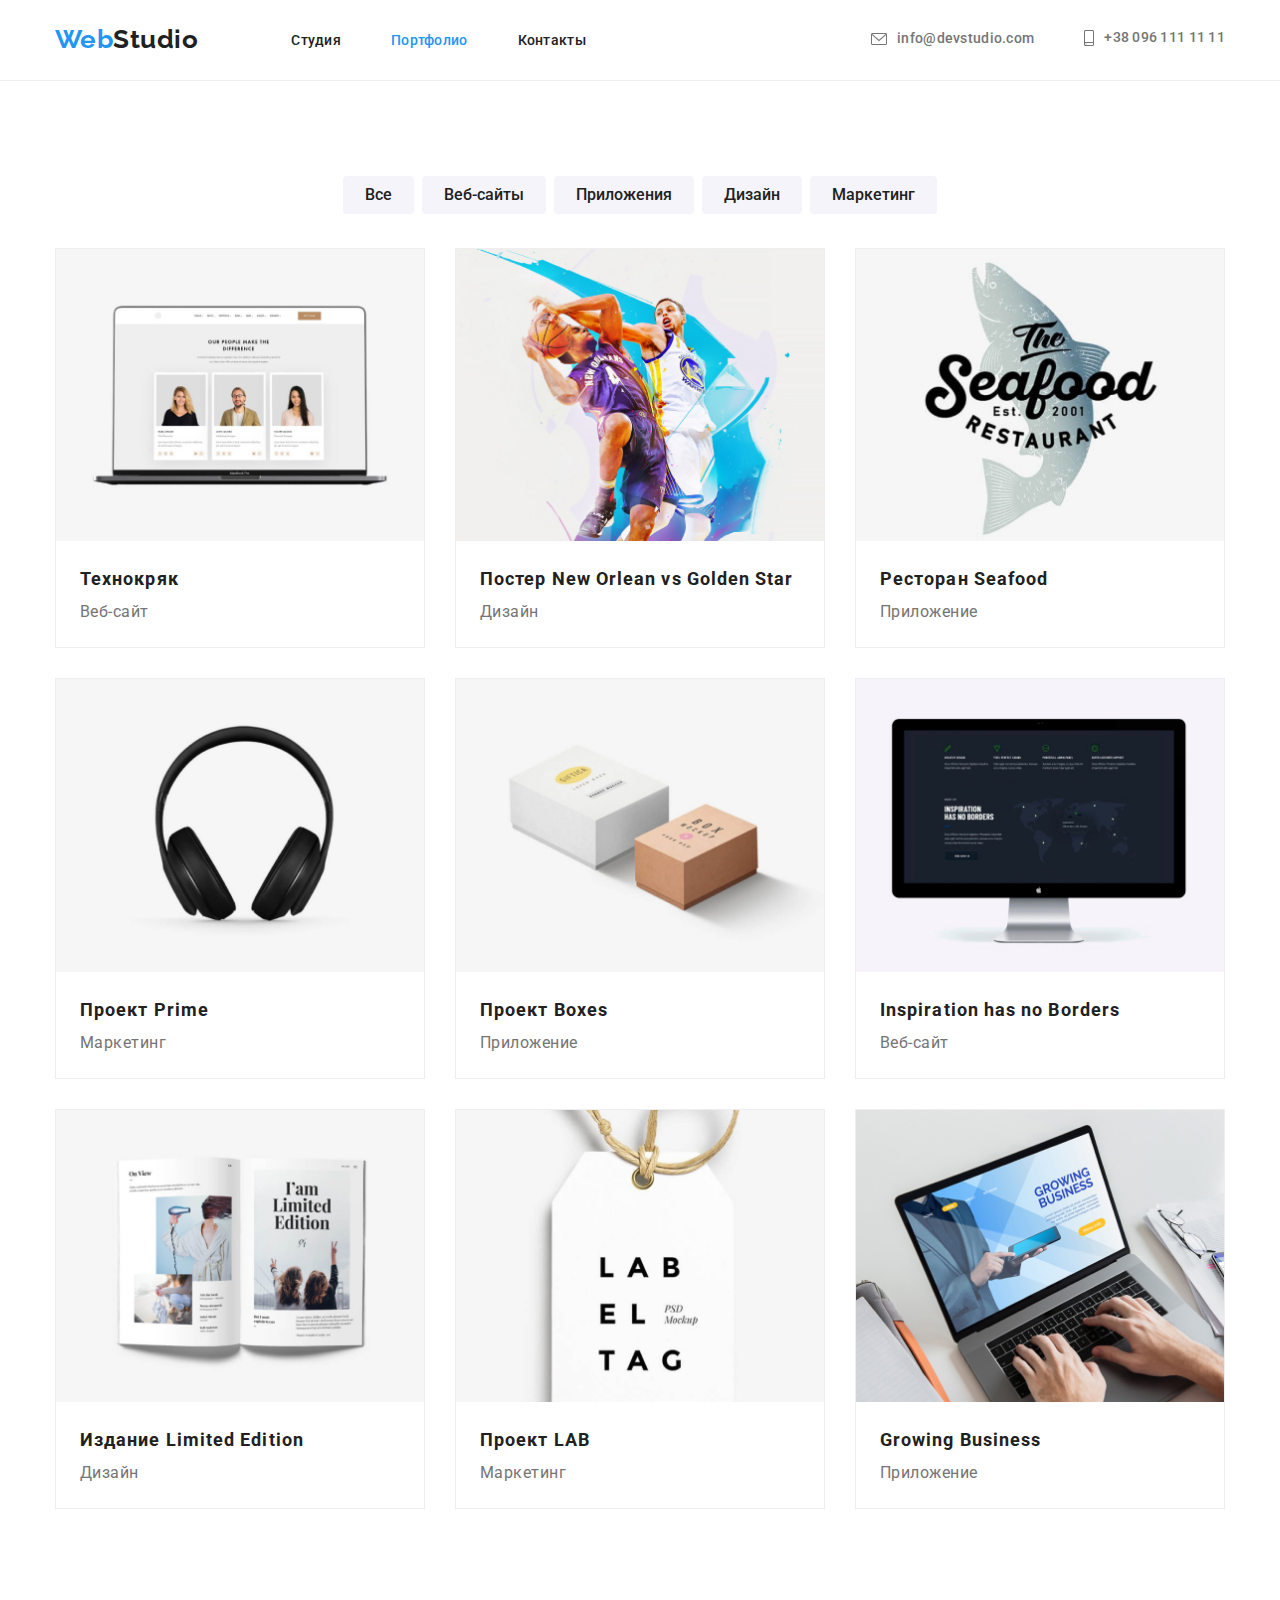
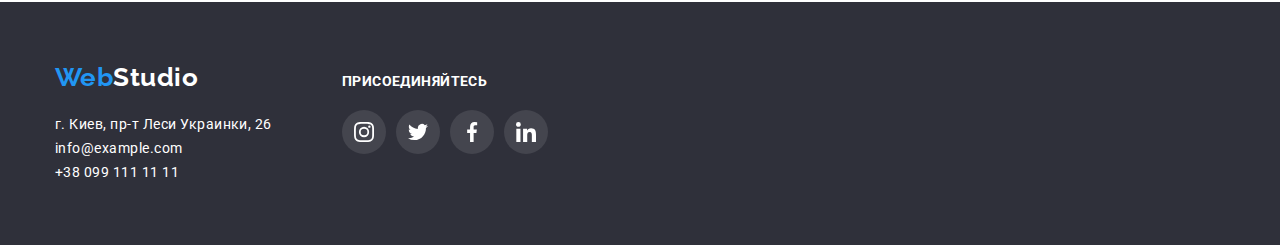
==== portfolio.html @ 8e48768e "Добавление исходных файлов" ====
<!DOCTYPE html>
<html lang="en">
  <head>
    <meta charset="UTF-8" />
    <meta name="viewport" content="width=device-width, initial-scale=1.0" />
    <title>Портфолио</title>

    <link
      href="https://fonts.googleapis.com/css2?family=Raleway:wght@700&family=Roboto:wght@400;500;700;900&display=swap"
      rel="stylesheet"
    />
    <link
      rel="stylesheet"
      href="https://cdnjs.cloudflare.com/ajax/libs/modern-normalize/1.0.0/modern-normalize.min.css"
    />
    <link rel="stylesheet" href="./css/styles.css" />
  </head>

  <body>
    <header class="header">
      <div class="container flexbox">
        <nav class="nav-menu flexbox">
          <a href="./index.html" class="link logo"
            ><span class="accent-text">Web</span
            ><span class="title-text">Studio</span>
          </a>
          <ul class="list text-nav nav-list">
            <li class="nav-item">
              <a href="./index.html" class="link">Студия</a>
            </li>
            <li class="nav-item">
              <a href="#" class="link current-link">Портфолио</a>
            </li>
            <li class="nav-item"><a href="#" class="link">Контакты</a></li>
          </ul>
        </nav>

        <ul class="list links-header flexbox">
          <li class="mail">
            <a href="mailto:info@devstudio.com" class="link">
              <svg class="icon-envelope">
                <use href="./images/icons/sprite.svg#envelope"></use>
              </svg>
              info@devstudio.com
            </a>
          </li>
          <li>
            <a href="tel:+380961111111" class="link">
              <svg class="icon-smartphone">
                <use href="./images/icons/sprite.svg#smartphone"></use>
              </svg>
              +38 096 111 11 11</a
            >
          </li>
        </ul>
      </div>
    </header>

    <main>
      <section class="section-portfolio">
        <div class="container portfolio">
          <h1 class="title-text is-hidden">Наши работы</h1>

          <!-- Фильтры -->
          <div class="filters">
            <ul class="list list-button flexbox">
              <li class="item">
                <button type="button" class="button">Все</button>
              </li>
              <li class="item">
                <button type="button" class="button">Веб-сайты</button>
              </li>
              <li class="item">
                <button type="button" class="button">Приложения</button>
              </li>
              <li class="item">
                <button type="button" class="button">Дизайн</button>
              </li>
              <li class="item">
                <button type="button" class="button">Маркетинг</button>
              </li>
            </ul>
          </div>

          <!-- Галерея -->
          <div class="cards">
            <ul class="list gallery flexbox">
              <li class="item">
                <img src="./images/Технокряк.jpg" alt="Технокряк" />
                <div class="text-card">
                  <h2 class="title-text">Технокряк</h2>
                  <p class="paragraf">Веб-сайт</p>
                </div>
              </li>
              <li class="item">
                <img
                  src="./images/постер_баскетболисты.jpg"
                  alt="Постер New Orlean vs Golden Star"
                />
                <div class="text-card">
                  <h2 class="title-text">Постер New Orlean vs Golden Star</h2>
                  <p class="paragraf">Дизайн</p>
                </div>
              </li>
              <li class="item">
                <img src="./images/ресторан-рыба.jpg" alt="Ресторан Seafood" />
                <div class="text-card">
                  <h2 class="title-text">Ресторан Seafood</h2>
                  <p class="paragraf">Приложение</p>
                </div>
              </li>
              <li class="item">
                <img src="./images/наушники.jpg" alt="Проект Prime" />
                <div class="text-card">
                  <h2 class="title-text">Проект Prime</h2>
                  <p class="paragraf">Маркетинг</p>
                </div>
              </li>
              <li class="item">
                <img src="./images/коробочки.jpg" alt="Проект Boxes" />
                <div class="text-card">
                  <h2 class="title-text">Проект Boxes</h2>
                  <p class="paragraf">Приложение</p>
                </div>
              </li>
              <li class="item">
                <img
                  src="./images/монитор.jpg"
                  alt="Inspiration has no Borders"
                />
                <div class="text-card">
                  <h2 class="title-text">Inspiration has no Borders</h2>
                  <p class="paragraf">Веб-сайт</p>
                </div>
              </li>
              <li class="item">
                <img src="./images/брошюра.jpg" alt="Издание Limited Edition" />
                <div class="text-card">
                  <h2 class="title-text">Издание Limited Edition</h2>
                  <p class="paragraf">Дизайн</p>
                </div>
              </li>
              <li class="item">
                <img src="./images/бирка.jpg" alt="Проект LAB" />
                <div class="text-card">
                  <h2 class="title-text">Проект LAB</h2>
                  <p class="paragraf">Маркетинг</p>
                </div>
              </li>
              <li class="item">
                <img src="./images/ноутбук.jpg" alt="Growing Business" />
                <div class="text-card">
                  <h2 class="title-text">Growing Business</h2>
                  <p class="paragraf">Приложение</p>
                </div>
              </li>
            </ul>
          </div>
        </div>
      </section>
    </main>

    <footer class="section-footer">
      <div class="container flexbox">
        <div>
          <a href="./index.html" class="logo"
            ><span class="accent-text">Web</span
            ><span class="logo-footer">Studio</span>
          </a>
          <address class="address-footer">
            г. Киев, пр-т Леси Украинки, 26
          </address>

          <!-- Контакты -->
          <ul class="list links-footer">
            <li>
              <a href="mailto:info@example.com" class="link"
                >info@example.com</a
              >
            </li>
            <li>
              <a href="tel:+380991111111" class="link">+38 099 111 11 11</a>
            </li>
          </ul>
        </div>
        <!-- Ссылки на социальные сети -->
        <div class="blok-links">
          <h3 class="title">Присоединяйтесь</h3>
          <ul class="flexbox list-icon">
            <li class="social-item">
              <a href="" class="social-link">
                <svg class="icon">
                  <use href="./images/icons/sprite.svg#instagram"></use>
                </svg>
              </a>
            </li>
            <li class="social-item">
              <a href="" class="social-link">
                <svg class="icon">
                  <use href="./images/icons/sprite.svg#twitter"></use>
                </svg>
              </a>
            </li>
            <li class="social-item">
              <a href="" class="social-link">
                <svg class="icon">
                  <use href="./images/icons/sprite.svg#facebook"></use>
                </svg>
              </a>
            </li>
            <li class="social-item">
              <a href="" class="social-link">
                <svg class="icon">
                  <use href="./images/icons/sprite.svg#linkedin"></use>
                </svg>
              </a>
            </li>
          </ul>
        </div>
      </div>
    </footer>
  </body>
</html>
---- css/styles.css ----
html {
  box-sizing: border-box;
}

:root {
  --text-color: #757575;
  --main-color: #ffffff;
  --title-color: #212121;
  --secondary-color: #2f303a;
  --accent-color: #2196f3;
  --background-color: #f5f4fa;
  --icon-color: #afb1b8;
}

/* Ширина контейнера всей страницы 1170px + по 15рх с обеих сторон (паддинг страницы) = 1200рх*/
/* поставить свойство outline: 2рх solid grey в каждый блок, чтобы при верстке визуально можно было определить правильно ли я делаю отступы, эта рамка не входит в геометрию. */

/* ДЕКОРАТИВНОЕ ОФОРМЛЕНИЕ */

.links-header .icon-envelope {
  width: 16px;
  height: 12px;
  margin-right: 10px;
  fill: currentColor;
}

.links-header .icon-smartphone {
  width: 10px;
  height: 16px;
  margin-right: 10px;
  fill: currentColor;
}

.links-header .link {
  display: inline-flex;
  align-items: center;
}

.links-header .link:hover,
.links-header .link:focus {
  fill: var(--accent-color);
}

.section-hero {
  background-image: linear-gradient(
      rgba(47, 48, 58, 0.6),
      rgba(47, 48, 58, 0.6)
    ),
    url(../images/photo-hero-optimiz.jpg);
  background-repeat: no-repeat;
  max-width: 1600px;
  height: 600px;
  margin-left: auto;
  margin-right: auto;
}

.features .icon {
  width: 70px;
  height: 70px;
}

.blok-icon {
  padding-top: 25px;
  padding-bottom: 25px;
  padding-right: 100px;
  padding-left: 100px;
  background-color: #f5f4fa;
  border-radius: 4px;
}

.our-team .icon {
  width: 20px;
  height: 20px;
  fill: #afb1b8;
}

.social-item:not(:last-child) {
  margin-right: 10px;
}

.social-link {
  display: flex;
  padding: 12px;
  width: 44px;
  height: 44px;
  border-radius: 50%;
  background-color: var(--main-color);
}

.our-team .social-link:hover,
.our-team .social-link:focus {
  background-color: var(--accent-color);
}

.our-team .social-link:hover .icon,
.our-team .social-link:focus .icon {
  fill: #fff;
}

.our-team .list-icon {
  list-style: none;
  padding: 0;
  justify-content: center;
}

.our-clients .list-clients {
  list-style: none;
  padding: 0;
  margin: 0;
}

.our-clients .blok-client:not(:last-child) {
  margin-right: 30px;
}

.our-clients .link-client {
  display: flex;
  width: 170px;
  height: 90px;
  justify-content: center;
  align-items: center;
  border: 1px solid #afb1b8;
  border-radius: 4px;
}

.our-clients .title {
  margin-top: 0;
  margin-bottom: 50px;
}

.our-clients {
  padding-top: 94px;
  padding-bottom: 94px;
}

.our-clients .icon-client {
  fill: #afb1b8;
}

.our-clients .link-client:hover .icon-client,
.our-clients .link-client:focus .icon-client {
  fill: var(--accent-color);
}

.our-clients .link-client:hover,
.our-clients .link-client:focus {
  border: 1px solid var(--accent-color);
}

.section-footer .title {
  font-style: normal;
  font-weight: bold;
  font-size: 14px;
  line-height: 1.14;
  letter-spacing: 0.03em;
  text-transform: uppercase;
  color: #ffffff;
  margin-top: 12px;
  margin-bottom: 20px;
}

.section-footer .list-icon {
  list-style: none;
  padding: 0;
  margin: 0;
}

.section-footer .social-link {
  background: rgba(255, 255, 255, 0.1);
}

.section-footer .icon {
  fill: #ffffff;
}

.section-footer .blok-links {
  margin-left: 70px;
  width: 206px;
  height: 80px;
}

.section-footer .social-link:hover,
.section-footer .social-link:focus {
  background-color: var(--accent-color);
}

.section-footer .social-link:hover .icon,
.section-footer .social-link:focus .icon {
  fill: #fff;
}

/* ОФОРМЛЕНИЕ ГЕОМЕТРИИ СТРАНИЦ */
.container {
  width: 1200px;
  margin-left: auto;
  margin-right: auto;
  padding-left: 15px;
  padding-right: 15px;
  /* outline: 1px solid green; */
}

/* список навигации */
.nav-list {
  display: flex;
}

.nav-item:not(:last-child) {
  margin-right: 50px;
}

.header .logo {
  margin-right: 93px;
}

.flexbox {
  display: flex;
}

.header .nav-list,
.header .links-header {
  align-items: center;
}

.nav-menu {
  margin-right: auto;
}

.header .container {
  height: 80px;
  align-items: center;
}

.header .mail {
  margin-right: 50px;
}

/* .section {
  outline: 1px solid green;
} */

.section-hero .container {
  flex-direction: column;
  justify-content: center;
  align-items: center;
  height: 600px;
}

.section-hero .text-hero {
  margin-bottom: 30px;
}

.is-hidden {
  display: none;
}

.features .item:not(:last-child) {
  margin-right: 30px;
}

.features .paragraf {
  margin: 0;
}

.features .title-text {
  margin-top: 30px;
  margin-bottom: 10px;
}

.features,
.our-work {
  padding-top: 94px;
}

.our-work {
  padding-bottom: 94px;
}

.our-work .title {
  margin: 0px;
}

.our-work .list {
  margin-top: 50px;
}

.our-work .item:not(:last-child) {
  margin-right: 30px;
}

.our-team .item {
  width: calc((100%-30px * 3) / 4);

  background: #ffffff;

  border-radius: 0px 0px 4px 4px;

  box-shadow: 0px 1px 3px rgba(0, 0, 0, 0.12), 0px 1px 1px rgba(0, 0, 0, 0.14),
    0px 2px 1px rgba(0, 0, 0, 0.2);
  height: 428px;
}

.our-team .item:not(:last-child) {
  margin-right: 30px;
}

.our-team .title {
  margin: 0;
}

.our-team {
  padding-top: 94px;
  padding-bottom: 94px;
  background-color: var(--background-color);
}

.our-team .list {
  margin-top: 50px;
}

.section-footer .container {
  padding-top: 60px;
  padding-bottom: 60px;
}

.section-footer .address-footer {
  margin-top: 20px;
}

/* стр. Портфолио */
.gallery {
  flex-wrap: wrap;
}

.portfolio .title-text {
  margin-top: 0px;
}

.portfolio {
  padding-top: 95px;
  padding-bottom: 93px;
}

.header {
  border-bottom: 1px solid #eeeeee;
}

.portfolio .list-button {
  justify-content: center;
}

.filters .item:not(:last-child) {
  margin-right: 8px;
}

.filters .button {
  border: none;
  border-radius: 4px;
  padding: 6px 22px;
}

.cards {
  margin-top: 34px;
}

.cards .item {
  width: calc((100% - 30px * 2) / 3);
  margin-right: 30px;
  margin-bottom: 30px;
  border: 1px solid #eeeeee;
}

.cards .item:hover,
.cards .item:focus {
  box-shadow: 0px 1px 1px rgba(0, 0, 0, 0.12), 0px 4px 4px rgba(0, 0, 0, 0.06),
    1px 4px 6px rgba(0, 0, 0, 0.16);
}

.cards .item:nth-child(3n) {
  margin-right: 0px;
}

.cards .item:nth-last-child(-n + 3) {
  margin-bottom: 0px;
}

.cards .text-card {
  padding: 20px 24px;
}

.cards .paragraf,
.cards .title-text {
  margin: 0px;
}

img {
  display: block;
  max-width: 100%;
  height: auto;
}

/* ОФОРМЛЕНИЕ ТЕКСТА */

body {
  color: var(--text-color);
  background-color: var(--main-color);
  font-family: Roboto, sans-serif;
  letter-spacing: 0.03em;
}

/*  */
.list {
  list-style: none;
  margin: 0;
  padding: 0;
}

button {
  font-family: inherit;
}

a {
  text-decoration: none;
}

.text-hero,
.logo-footer,
.address-footer,
.links-footer .link {
  color: var(--main-color);
}

.section-hero,
.section-footer {
  background-color: var(--secondary-color);
}

.accent-text {
  color: var(--accent-color);
}

.text-nav .link,
.title-text {
  color: var(--title-color);
}

.links-header .link {
  color: var(--text-color);
}

/* все интерактивные элементы */
.text-nav .link:hover,
.text-nav .link:focus,
.links-header .link:hover,
.links-header .link:focus,
.links-footer :hover,
.links-footer :focus,
.nav-menu .current-link {
  color: var(--accent-color);
}

.logo {
  font-family: Raleway, sans-serif;
  font-weight: bold;
  font-size: 26px;
  line-height: 1.2;
}

/* все кнопки на стр. Студио и Портфолио */
.section-hero .button-hero {
  border: none;
  border-radius: 4px;
  padding: 10px 32px;
}

/* кнопка на стр. Студио */
.button-hero {
  color: var(--main-color);
  background-color: var(--accent-color);
  font-weight: bold;
  font-size: 16px;
  line-height: 1.88;
  text-align: center;
  letter-spacing: 0.06em;
}

/* Кнопки фильтры на стр. Портфолио */
.button {
  color: var(--title-color);
  background-color: var(--background-color);
  font-weight: 500;
  font-size: 16px;
  line-height: 1.62;
  text-align: center;
}

/* кнопки на стр. Портфолио */
.button:hover,
.button:focus {
  color: var(--main-color);
  background-color: var(--accent-color);
  box-shadow: 0px 3px 1px rgba(0, 0, 0, 0.1), 0px 1px 2px rgba(0, 0, 0, 0.08),
    0px 2px 2px rgba(0, 0, 0, 0.12);
}

.text-nav .link,
.links-header .link {
  font-weight: 500;
  font-size: 14px;
  line-height: 1.14;
  letter-spacing: 0.02em;
}

.text-hero {
  font-weight: 900;
  font-size: 44px;
  line-height: 1.36;
  text-align: center;
  letter-spacing: 0.06em;
  text-transform: uppercase;
  /* сбросила отступ между шапкой и героем */
  margin-top: 0;
}

.features .title-text {
  font-weight: bold;
  font-size: 14px;
  line-height: 1.14;
  text-transform: uppercase;
}

.features .paragraf,
.address-footer,
.links-footer {
  font-style: normal;
  font-weight: normal;
  font-size: 14px;
  line-height: 1.71;
}

/* страница Студия */

.our-work .title,
.our-team .title,
.our-clients .title {
  font-weight: 700;
  font-size: 36px;
  line-height: 1.17;
  text-align: center;
  color: var(--title-color);
}

.our-team .paragraf {
  font-weight: normal;
  font-size: 16px;
  line-height: 1.19;
  text-align: center;
}

.our-team .title-text {
  font-style: normal;
  font-weight: 500;
  font-size: 16px;
  line-height: 1.19;
  text-align: center;
}

/* страница Портфолио */
.gallery .title-text {
  font-weight: bold;
  font-size: 18px;
  line-height: 2;
  letter-spacing: 0.06em;
}

.gallery .paragraf {
  font-style: normal;
  font-weight: normal;
  font-size: 16px;
  line-height: 1.87;
}
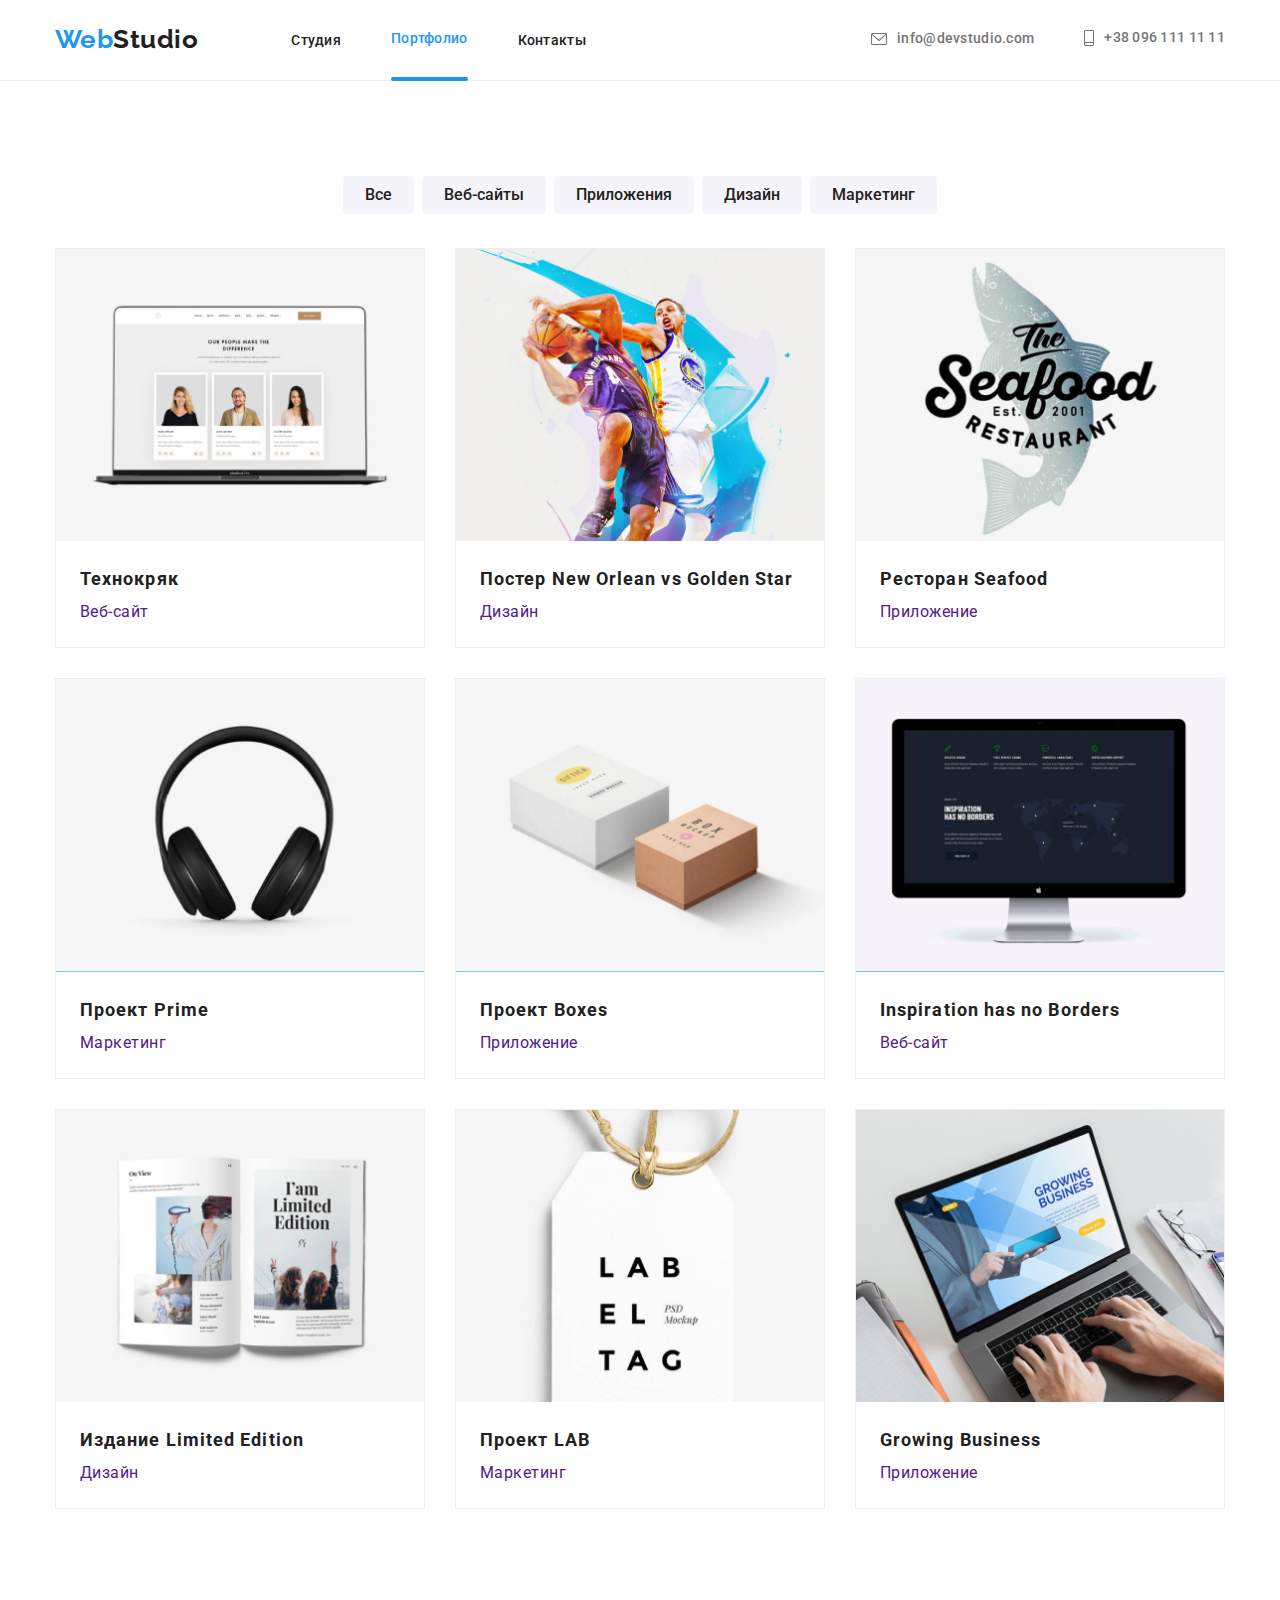
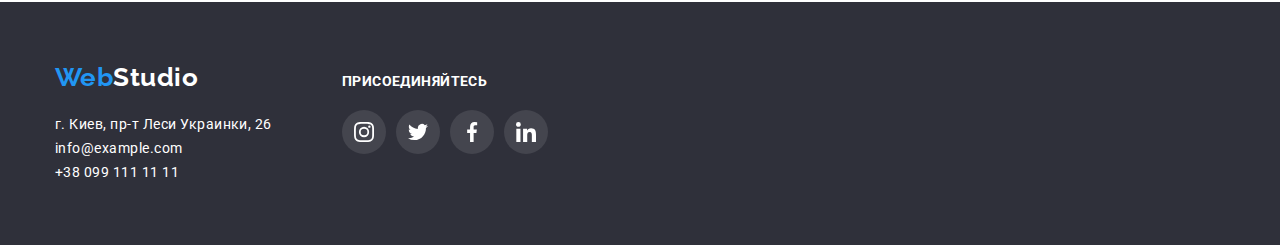
==== commit 9d92fe7f: "Добавляет overlay и анимацию на карточки Портфолио" ====
--- a/portfolio.html
+++ b/portfolio.html
@@ -86,73 +86,187 @@
           <div class="cards">
             <ul class="list gallery flexbox">
               <li class="item">
-                <img src="./images/Технокряк.jpg" alt="Технокряк" />
-                <div class="text-card">
-                  <h2 class="title-text">Технокряк</h2>
-                  <p class="paragraf">Веб-сайт</p>
-                </div>
-              </li>
-              <li class="item">
-                <img
-                  src="./images/постер_баскетболисты.jpg"
-                  alt="Постер New Orlean vs Golden Star"
-                />
-                <div class="text-card">
-                  <h2 class="title-text">Постер New Orlean vs Golden Star</h2>
-                  <p class="paragraf">Дизайн</p>
-                </div>
-              </li>
-              <li class="item">
-                <img src="./images/ресторан-рыба.jpg" alt="Ресторан Seafood" />
-                <div class="text-card">
-                  <h2 class="title-text">Ресторан Seafood</h2>
-                  <p class="paragraf">Приложение</p>
-                </div>
-              </li>
-              <li class="item">
-                <img src="./images/наушники.jpg" alt="Проект Prime" />
-                <div class="text-card">
-                  <h2 class="title-text">Проект Prime</h2>
-                  <p class="paragraf">Маркетинг</p>
-                </div>
-              </li>
-              <li class="item">
-                <img src="./images/коробочки.jpg" alt="Проект Boxes" />
-                <div class="text-card">
-                  <h2 class="title-text">Проект Boxes</h2>
-                  <p class="paragraf">Приложение</p>
-                </div>
-              </li>
-              <li class="item">
-                <img
-                  src="./images/монитор.jpg"
-                  alt="Inspiration has no Borders"
-                />
-                <div class="text-card">
-                  <h2 class="title-text">Inspiration has no Borders</h2>
-                  <p class="paragraf">Веб-сайт</p>
-                </div>
-              </li>
-              <li class="item">
-                <img src="./images/брошюра.jpg" alt="Издание Limited Edition" />
-                <div class="text-card">
-                  <h2 class="title-text">Издание Limited Edition</h2>
-                  <p class="paragraf">Дизайн</p>
-                </div>
-              </li>
-              <li class="item">
-                <img src="./images/бирка.jpg" alt="Проект LAB" />
-                <div class="text-card">
-                  <h2 class="title-text">Проект LAB</h2>
-                  <p class="paragraf">Маркетинг</p>
-                </div>
-              </li>
-              <li class="item">
-                <img src="./images/ноутбук.jpg" alt="Growing Business" />
-                <div class="text-card">
-                  <h2 class="title-text">Growing Business</h2>
-                  <p class="paragraf">Приложение</p>
-                </div>
+                <a href="">
+                  <div class="parent">
+                    <img src="./images/Технокряк.jpg" alt="Технокряк" />
+                    <div class="overlay">
+                      <p class="animation-text">
+                        Технокряк это современная площадка распространения
+                        коронавируса. Компании используют эту платформу для
+                        цифрового шпионажа и атак на защищённые сервера
+                        конкурентов.
+                      </p>
+                    </div>
+                  </div>
+                  <div class="text-card">
+                    <h2 class="title-text">Технокряк</h2>
+                    <p class="paragraf">Веб-сайт</p>
+                  </div>
+                </a>
+              </li>
+              <li class="item">
+                <a href="">
+                  <div class="parent">
+                    <img
+                      src="./images/постер_баскетболисты.jpg"
+                      alt="Постер New Orlean vs Golden Star"
+                    />
+                    <div class="overlay">
+                      <p class="animation-text">
+                        Технокряк это современная площадка распространения
+                        коронавируса. Компании используют эту платформу для
+                        цифрового шпионажа и атак на защищённые сервера
+                        конкурентов.
+                      </p>
+                    </div>
+                  </div>
+                  <div class="text-card">
+                    <h2 class="title-text">Постер New Orlean vs Golden Star</h2>
+                    <p class="paragraf">Дизайн</p>
+                  </div>
+                </a>
+              </li>
+              <li class="item">
+                <a href="">
+                  <div class="parent">
+                    <img
+                      src="./images/ресторан-рыба.jpg"
+                      alt="Ресторан Seafood"
+                    />
+                    <div class="overlay">
+                      <p class="animation-text">
+                        Технокряк это современная площадка распространения
+                        коронавируса. Компании используют эту платформу для
+                        цифрового шпионажа и атак на защищённые сервера
+                        конкурентов.
+                      </p>
+                    </div>
+                  </div>
+                  <div class="text-card">
+                    <h2 class="title-text">Ресторан Seafood</h2>
+                    <p class="paragraf">Приложение</p>
+                  </div>
+                </a>
+              </li>
+              <li class="item">
+                <a href="">
+                  <div class="parent">
+                    <img src="./images/наушники.jpg" alt="Проект Prime" />
+                    <div class="overlay">
+                      <p class="animation-text">
+                        Технокряк это современная площадка распространения
+                        коронавируса. Компании используют эту платформу для
+                        цифрового шпионажа и атак на защищённые сервера
+                        конкурентов.
+                      </p>
+                    </div>
+                  </div>
+                  <div class="text-card">
+                    <h2 class="title-text">Проект Prime</h2>
+                    <p class="paragraf">Маркетинг</p>
+                  </div>
+                </a>
+              </li>
+              <li class="item">
+                <a href="">
+                  <div class="parent">
+                    <img src="./images/коробочки.jpg" alt="Проект Boxes" />
+                    <div class="overlay">
+                      <p class="animation-text">
+                        Технокряк это современная площадка распространения
+                        коронавируса. Компании используют эту платформу для
+                        цифрового шпионажа и атак на защищённые сервера
+                        конкурентов.
+                      </p>
+                    </div>
+                  </div>
+                  <div class="text-card">
+                    <h2 class="title-text">Проект Boxes</h2>
+                    <p class="paragraf">Приложение</p>
+                  </div>
+                </a>
+              </li>
+              <li class="item">
+                <a href="">
+                  <div class="parent">
+                    <img
+                      src="./images/монитор.jpg"
+                      alt="Inspiration has no Borders"
+                    />
+                    <div class="overlay">
+                      <p class="animation-text">
+                        Технокряк это современная площадка распространения
+                        коронавируса. Компании используют эту платформу для
+                        цифрового шпионажа и атак на защищённые сервера
+                        конкурентов.
+                      </p>
+                    </div>
+                  </div>
+                  <div class="text-card">
+                    <h2 class="title-text">Inspiration has no Borders</h2>
+                    <p class="paragraf">Веб-сайт</p>
+                  </div>
+                </a>
+              </li>
+              <li class="item">
+                <a href="">
+                  <div class="parent">
+                    <img
+                      src="./images/брошюра.jpg"
+                      alt="Издание Limited Edition"
+                    />
+                    <div class="overlay">
+                      <p class="animation-text">
+                        Технокряк это современная площадка распространения
+                        коронавируса. Компании используют эту платформу для
+                        цифрового шпионажа и атак на защищённые сервера
+                        конкурентов.
+                      </p>
+                    </div>
+                  </div>
+                  <div class="text-card">
+                    <h2 class="title-text">Издание Limited Edition</h2>
+                    <p class="paragraf">Дизайн</p>
+                  </div>
+                </a>
+              </li>
+              <li class="item">
+                <a href="">
+                  <div class="parent">
+                    <img src="./images/бирка.jpg" alt="Проект LAB" />
+                    <div class="overlay">
+                      <p class="animation-text">
+                        Технокряк это современная площадка распространения
+                        коронавируса. Компании используют эту платформу для
+                        цифрового шпионажа и атак на защищённые сервера
+                        конкурентов.
+                      </p>
+                    </div>
+                  </div>
+                  <div class="text-card">
+                    <h2 class="title-text">Проект LAB</h2>
+                    <p class="paragraf">Маркетинг</p>
+                  </div>
+                </a>
+              </li>
+              <li class="item">
+                <a href="">
+                  <div class="parent">
+                    <img src="./images/ноутбук.jpg" alt="Growing Business" />
+                    <div class="overlay">
+                      <p class="animation-text">
+                        Технокряк это современная площадка распространения
+                        коронавируса. Компании используют эту платформу для
+                        цифрового шпионажа и атак на защищённые сервера
+                        конкурентов.
+                      </p>
+                    </div>
+                  </div>
+                  <div class="text-card">
+                    <h2 class="title-text">Growing Business</h2>
+                    <p class="paragraf">Приложение</p>
+                  </div>
+                </a>
               </li>
             </ul>
           </div>
--- a/css/styles.css
+++ b/css/styles.css
@@ -14,6 +14,82 @@
 
 /* Ширина контейнера всей страницы 1170px + по 15рх с обеих сторон (паддинг страницы) = 1200рх*/
 /* поставить свойство outline: 2рх solid grey в каждый блок, чтобы при верстке визуально можно было определить правильно ли я делаю отступы, эта рамка не входит в геометрию. */
+
+.cards .parent {
+  position: relative;
+  overflow: hidden;
+}
+
+.overlay {
+  position: absolute;
+  top: 0;
+  left: 0;
+
+  height: 100%;
+
+  transform: translateY(100%);
+
+  /* свойства анимации */
+  /* переход-свойство */
+  transition-property: transform;
+  /* переход-продолжительность */
+  transition-duration: 250ms;
+  transition-timing-function: cubic-bezier(0.4, 0, 0.2, 1);
+}
+
+.cards .item:hover .overlay {
+  transform: translateY(0);
+}
+
+.animation-text {
+  font-style: normal;
+  font-weight: normal;
+  font-size: 18px;
+  line-height: 1.56;
+  letter-spacing: 0.03em;
+  margin: 0;
+  height: 100%;
+  padding: 63px 24px;
+  color: var(--main-color);
+  background-color: rgba(33, 150, 243, 0.9);
+}
+
+.nav-menu .current-link::after {
+  content: "";
+  display: block;
+  height: 4px;
+  background-color: var(--accent-color);
+  border-radius: 2px;
+  position: relative;
+  bottom: -30px;
+}
+
+.our-work .description {
+  font-style: normal;
+  font-weight: 700;
+  font-size: 14px;
+  line-height: 1.14;
+  text-align: center;
+  letter-spacing: 0.03em;
+  text-transform: uppercase;
+
+  color: #ffffff;
+  background-color: rgba(47, 48, 58, 0.8);
+  width: 370px;
+  height: 70px;
+
+  margin: 0;
+  display: flex;
+  justify-content: center;
+  align-items: center;
+
+  position: absolute;
+  bottom: 0;
+}
+
+.our-work .blok {
+  position: relative;
+}
 
 /* ДЕКОРАТИВНОЕ ОФОРМЛЕНИЕ */
 
